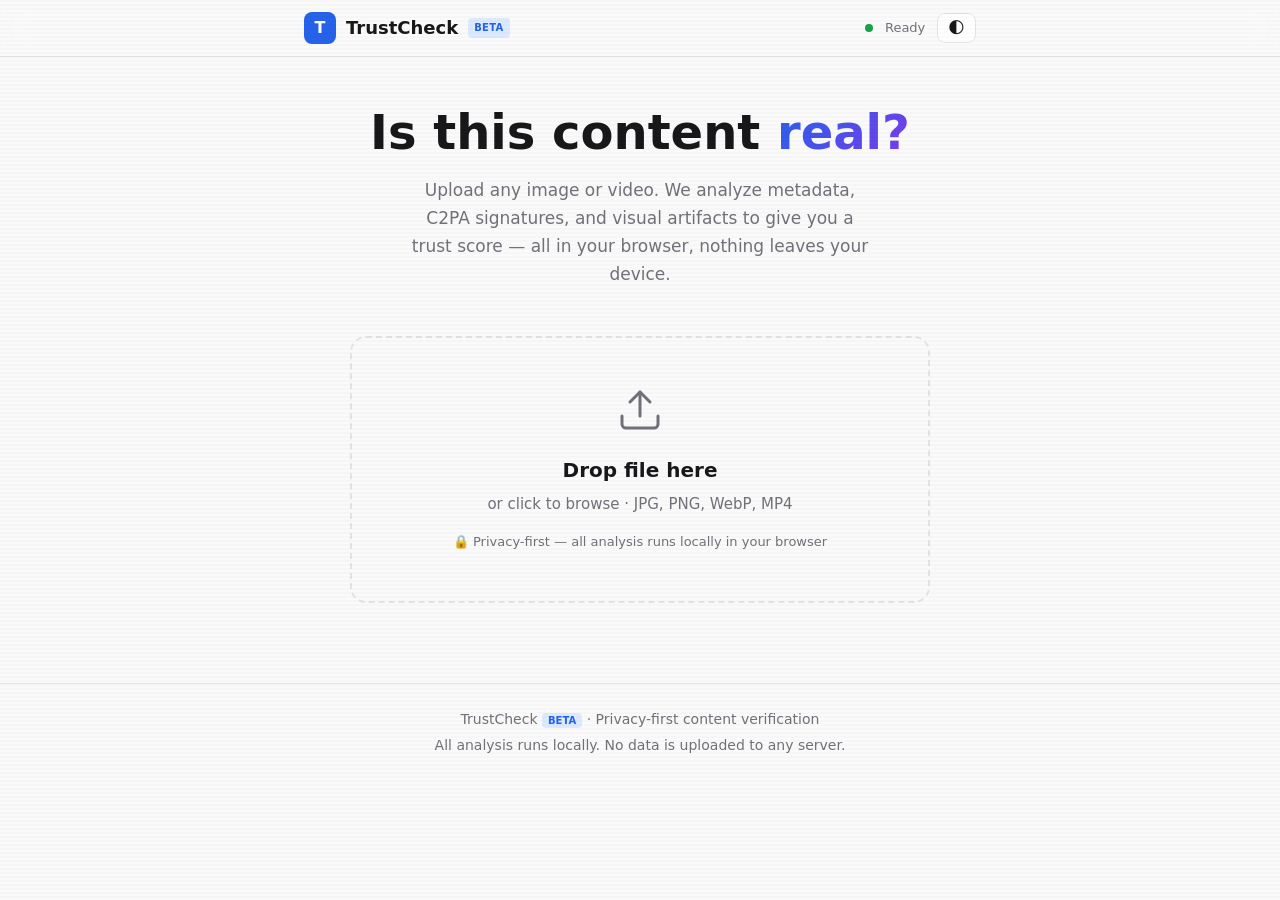
==== index.html @ f9a0df53 "Initial commit: TrustCheck MVP" ====
<!DOCTYPE html>
<html lang="en" data-theme="system">
<head>
<meta charset="UTF-8">
<meta name="viewport" content="width=device-width, initial-scale=1.0">
<title>TrustCheck — Verify Content Authenticity</title>
<meta name="description" content="Upload any image or video to check its authenticity. AI-generated content detection, metadata analysis, and trust scoring.">
<meta name="keywords" content="AI detection, deepfake detector, content verification, trust check, C2PA, metadata analysis">

<!-- Open Graph -->
<meta property="og:title" content="TrustCheck — Content Authenticity Verifier">
<meta property="og:description" content="Check if content is real or AI-generated. Privacy-first, runs in your browser.">
<meta property="og:type" content="website">
<meta property="og:locale" content="en_US">

<!-- Twitter -->
<meta name="twitter:card" content="summary_large_image">
<meta name="twitter:title" content="TrustCheck — Content Authenticity">
<meta name="twitter:description" content="Upload any image to verify authenticity. Privacy-first AI detection.">

<!-- PWA -->
<link rel="manifest" href="/manifest.json">
<meta name="apple-mobile-web-app-capable" content="yes">
<meta name="apple-mobile-web-app-status-bar-style" content="black-translucent">
<meta name="apple-mobile-web-app-title" content="TrustCheck">
<link rel="apple-touch-icon" href="/favicon/icon-192.png">
<link rel="icon" type="image/svg+xml" href="data:image/svg+xml,%3Csvg xmlns='http://www.w3.org/2000/svg' viewBox='0 0 100 100'%3E%3Ccircle cx='50' cy='50' r='45' fill='%232563eb'/%3E%3Ctext x='50' y='62' text-anchor='middle' fill='white' font-size='40' font-weight='bold' font-family='system-ui'%3ET%3C/text%3E%3C/svg%3E">

<!-- Critical CSS inline, full CSS deferred -->
<style>
/* System font stack */
:root { --font: system-ui, -apple-system, 'Segoe UI', Roboto, sans-serif; }
*, *::before, *::after { margin: 0; padding: 0; box-sizing: border-box; }
html { font-family: var(--font); line-height: 1.6; }
body { min-height: 100vh; }
</style>
<link rel="stylesheet" href="css/style.css">
</head>
<body>

<!-- Navigation -->
<nav class="nav" role="navigation">
  <div class="nav-inner">
    <div class="nav-brand">
      <div class="nav-logo">T</div>
      <span class="nav-name">TrustCheck</span>
      <span class="nav-badge">Beta</span>
    </div>
    <div class="nav-right">
      <span id="status-dot" class="status-dot"></span>
      <span class="status-text" id="status-text">Ready</span>
      <div class="theme-toggle-wrap">
        <button class="theme-btn" onclick="toggleTheme()" aria-label="Toggle theme">
          <span id="theme-icon">🌓</span>
        </button>
      </div>
    </div>
  </div>
</nav>

<!-- Main -->
<main class="main">
  <div class="container">

    <!-- Hero -->
    <section class="hero">
      <h1 class="hero-title">Is this content <span class="gradient-text">real?</span></h1>
      <p class="hero-sub">Upload any image or video. We analyze metadata, C2PA signatures, and visual artifacts to give you a trust score — all in your browser, nothing leaves your device.</p>
    </section>

    <!-- Upload Zone -->
    <section class="upload-section" id="upload-section">
      <div class="upload-zone" id="dropzone" role="button" tabindex="0" aria-label="Upload file for verification">
        <div class="upload-icon">
          <svg width="48" height="48" viewBox="0 0 24 24" fill="none" stroke="currentColor" stroke-width="1.5" stroke-linecap="round" stroke-linejoin="round">
            <path d="M21 15v4a2 2 0 0 1-2 2H5a2 2 0 0 1-2-2v-4"/>
            <polyline points="17 8 12 3 7 8"/>
            <line x1="12" y1="3" x2="12" y2="15"/>
          </svg>
        </div>
        <h3 class="upload-title">Drop file here</h3>
        <p class="upload-desc">or click to browse · JPG, PNG, WebP, MP4</p>
        <p class="upload-privacy">🔒 Privacy-first — all analysis runs locally in your browser</p>
        <input type="file" id="file-input" accept="image/*,video/mp4" hidden>
      </div>
    </section>

    <!-- Results (hidden until analysis) -->
    <section class="results" id="results" hidden>

      <!-- Trust Meter -->
      <div class="meter-section">
        <div class="meter-ring" id="meter-ring">
          <div class="meter-inner">
            <div class="meter-score" id="meter-score">—</div>
            <div class="meter-label">Trust Score</div>
          </div>
        </div>
        <div class="meter-verdict" id="meter-verdict">
          <span class="verdict-dot" id="verdict-dot"></span>
          <span id="verdict-text">Analyzing...</span>
          <span class="verdict-confidence" id="verdict-confidence"></span>
        </div>
      </div>

      <!-- Tags -->
      <div class="tags" id="tags"></div>

      <!-- Expandable Details -->
      <div class="details-toggle" id="details-toggle" role="button" tabindex="0">
        <span>View detailed analysis</span>
        <span class="toggle-arrow" id="toggle-arrow">▼</span>
      </div>

      <div class="details-panel" id="details-panel" hidden>
        <div class="detail-tabs">
          <button class="detail-tab active" data-tab="evidence">📊 Evidence</button>
          <button class="detail-tab" data-tab="metadata">📋 Metadata</button>
          <button class="detail-tab" data-tab="venice">🧠 AI Analysis</button>
        </div>

        <!-- Evidence Tab -->
        <div class="tab-content active" id="tab-evidence">
          <div class="evidence-list" id="evidence-list"></div>
        </div>

        <!-- Metadata Tab -->
        <div class="tab-content" id="tab-metadata">
          <div class="metadata-table" id="metadata-table"></div>
        </div>

        <!-- Venice AI Tab -->
        <div class="tab-content" id="tab-venice">
          <div class="venice-section">
            <p class="venice-desc">Want deeper analysis? Connect Venice AI for vision-based AI detection.</p>
            <div class="venice-input-group">
              <input type="password" class="venice-input" id="venice-key" placeholder="Enter Venice API key..." aria-label="Venice API key">
              <button class="venice-btn" id="venice-connect-btn">Connect</button>
            </div>
            <p class="venice-note">🔒 Your key is stored locally in your browser only. Never sent anywhere but Venice's API.</p>
            <div class="venice-status" id="venice-status" hidden>
              <span id="venice-status-text">Venice AI connected</span>
            </div>
            <div class="venice-results" id="venice-results" hidden>
              <h4>AI Analysis Results</h4>
              <div class="evidence-list" id="venice-evidence"></div>
            </div>
          </div>
        </div>
      </div>

      <!-- New Analysis Button -->
      <button class="new-btn" id="new-btn">Analyze another file</button>
    </section>

  </div>
</main>

<!-- Footer -->
<footer class="footer">
  <div class="footer-inner">
    <p>TrustCheck <span class="footer-beta">Beta</span> · Privacy-first content verification</p>
    <p class="footer-small">All analysis runs locally. No data is uploaded to any server.</p>
  </div>
</footer>

<span class="scanline"></span>

<!-- JS -->
<script type="module" src="js/app.js"></script>
<script>
/* Register service worker */
if ('serviceWorker' in navigator) {
  navigator.serviceWorker.register('/sw.js').catch(() => {});
}
/* Theme toggle */
function toggleTheme() {
  const html = document.documentElement;
  const cur = html.getAttribute('data-theme');
  const next = cur === 'system' ? 'light' : cur === 'light' ? 'dark' : 'system';
  html.setAttribute('data-theme', next);
  localStorage.setItem('trustcheck-theme', next);
  document.getElementById('theme-icon').textContent = next === 'dark' ? '☀️' : next === 'light' ? '🌙' : '🌓';
}
const saved = localStorage.getItem('trustcheck-theme');
if (saved) document.documentElement.setAttribute('data-theme', saved);
</script>
</body>
</html>
---- css/style.css ----
/* =======================================
   TRUSTCHECK — Styles
   ======================================= */

/* === RESET === */
*, *::before, *::after { margin: 0; padding: 0; box-sizing: border-box; }
html {
  font-family: system-ui, -apple-system, 'Segoe UI', Roboto, sans-serif;
  -webkit-font-smoothing: antialiased;
  -moz-osx-font-smoothing: grayscale;
}
body { min-height: 100vh; background: var(--bg); color: var(--text); transition: background 200ms, color 200ms; overflow-x: hidden; }
a { color: var(--primary); text-decoration: none; }
button { cursor: pointer; font-family: inherit; }
img, video { max-width: 100%; display: block; }

/* === THEME TOKENS === */
:root {
  --bg: #fafafa;
  --text: #18181b;
  --text-muted: #71717a;
  --surface: #ffffff;
  --surface-hover: #f4f4f5;
  --border: #e4e4e7;
  --border-light: #f0f0f1;
  --primary: #2563eb;
  --primary-hover: #1d4ed8;
  --primary-muted: #dbeafe;
  --success: #16a34a;
  --success-muted: #dcfce7;
  --warning: #d97706;
  --warning-muted: #fef3c7;
  --danger: #dc2626;
  --danger-muted: #fee2e2;
  --shadow-sm: 0 1px 2px rgba(0,0,0,0.05);
  --shadow: 0 1px 3px rgba(0,0,0,0.08), 0 1px 2px rgba(0,0,0,0.06);
  --shadow-lg: 0 10px 15px -3px rgba(0,0,0,0.08), 0 4px 6px -2px rgba(0,0,0,0.04);
  --radius-sm: 6px;
  --radius: 12px;
  --radius-lg: 16px;
  --transition: 200ms ease;
}

@media (prefers-color-scheme: dark) {
  :root:not([data-theme="light"]) {
    --bg: #09090b;
    --text: #fafafa;
    --text-muted: #a1a1aa;
    --surface: #18181b;
    --surface-hover: #27272a;
    --border: #27272a;
    --border-light: #1f1f23;
    --primary-muted: #1e3a5f;
    --success-muted: #14532d;
    --warning-muted: #422006;
    --danger-muted: #450a0a;
    --shadow-sm: 0 1px 2px rgba(0,0,0,0.3);
    --shadow: 0 1px 3px rgba(0,0,0,0.3);
    --shadow-lg: 0 10px 15px -3px rgba(0,0,0,0.4);
  }
}

[data-theme="dark"] {
  --bg: #09090b; --text: #fafafa; --text-muted: #a1a1aa;
  --surface: #18181b; --surface-hover: #27272a;
  --border: #27272a; --border-light: #1f1f23;
  --primary-muted: #1e3a5f;
  --success-muted: #14532d; --warning-muted: #422006; --danger-muted: #450a0a;
  --shadow-sm: 0 1px 2px rgba(0,0,0,0.3);
  --shadow: 0 1px 3px rgba(0,0,0,0.3);
  --shadow-lg: 0 10px 15px -3px rgba(0,0,0,0.4);
}

[data-theme="light"] {
  --bg: #fafafa; --text: #18181b; --text-muted: #71717a;
  --surface: #ffffff; --surface-hover: #f4f4f5;
  --border: #e4e4e7; --border-light: #f0f0f1;
  --primary-muted: #dbeafe;
  --success-muted: #dcfce7; --warning-muted: #fef3c7; --danger-muted: #fee2e2;
}

/* === NAV === */
.nav {
  position: sticky; top: 0; z-index: 100;
  background: var(--bg)/.85;
  backdrop-filter: blur(12px);
  -webkit-backdrop-filter: blur(12px);
  border-bottom: 1px solid var(--border);
}
.nav-inner {
  max-width: 720px; margin: 0 auto;
  display: flex; justify-content: space-between; align-items: center;
  padding: 12px 24px;
}
.nav-brand { display: flex; align-items: center; gap: 10px; }
.nav-logo {
  width: 32px; height: 32px; border-radius: 8px;
  background: var(--primary); color: white;
  display: flex; align-items: center; justify-content: center;
  font-weight: 700; font-size: 1rem;
}
.nav-name { font-weight: 600; font-size: 1.125rem; }
.nav-badge {
  font-size: 0.625rem; font-weight: 600;
  padding: 2px 6px; border-radius: 4px;
  background: var(--primary-muted); color: var(--primary);
  text-transform: uppercase; letter-spacing: 0.03em;
}
.nav-right { display: flex; align-items: center; gap: 12px; }
.status-dot {
  width: 8px; height: 8px; border-radius: 50%;
  background: var(--success); transition: background 300ms;
}
.status-dot.analyzing { background: var(--warning); animation: pulse 1s infinite; }
.status-dot.error { background: var(--danger); }
.status-text { font-size: 0.8125rem; color: var(--text-muted); }
.theme-btn {
  background: var(--surface); border: 1px solid var(--border);
  border-radius: 8px; padding: 6px 10px; cursor: pointer;
  color: var(--text); font-size: 1rem; line-height: 1;
  transition: background 200ms;
}
.theme-btn:hover { background: var(--surface-hover); }

/* === MAIN === */
.main { padding: 48px 24px 80px; }
.container { max-width: 580px; margin: 0 auto; }

/* === HERO === */
.hero { text-align: center; margin-bottom: 48px; }
.hero-title {
  font-size: clamp(2rem, 5vw, 3rem); font-weight: 700;
  line-height: 1.15; margin-bottom: 16px;
}
.gradient-text {
  background: linear-gradient(135deg, var(--primary), #7c3aed);
  -webkit-background-clip: text; -webkit-text-fill-color: transparent;
  background-clip: text;
}
.hero-sub {
  font-size: 1.0625rem; color: var(--text-muted);
  max-width: 460px; margin: 0 auto; line-height: 1.65;
}

/* === UPLOAD === */
.upload-zone {
  border: 2px dashed var(--border);
  border-radius: var(--radius-lg);
  padding: 48px 32px;
  text-align: center;
  cursor: pointer;
  transition: all 250ms;
  position: relative;
}
.upload-zone:hover,
.upload-zone.dragover {
  border-color: var(--primary);
  background: var(--primary-muted);
}
.upload-zone.dragover { transform: scale(1.015); }
.upload-icon { color: var(--text-muted); margin-bottom: 12px; }
.upload-title { font-size: 1.25rem; font-weight: 600; margin-bottom: 6px; }
.upload-desc { font-size: 0.9375rem; color: var(--text-muted); }
.upload-privacy {
  margin-top: 16px; font-size: 0.8125rem; color: var(--text-muted);
  display: flex; align-items: center; justify-content: center; gap: 6px;
}

/* === RESULTS === */
.results { margin-top: 40px; }

/* Trust Meter */
.meter-section {
  text-align: center; display: flex; flex-direction: column; align-items: center;
  animation: fadeUp 400ms ease;
}
.meter-ring {
  width: 200px; height: 200px; border-radius: 50%;
  display: flex; align-items: center; justify-content: center;
  margin-bottom: 20px;
  transition: background 500ms ease;
}
.meter-inner {
  width: 156px; height: 156px; border-radius: 50%;
  background: var(--bg);
  display: flex; flex-direction: column; align-items: center; justify-content: center;
  box-shadow: inset 0 0 0 1px var(--border);
}
.meter-score {
  font-size: 2.75rem; font-weight: 700; line-height: 1;
  transition: color 500ms;
}
.meter-label { font-size: 0.75rem; color: var(--text-muted); margin-top: 4px; }

.meter-verdict {
  display: flex; align-items: center; gap: 10px;
  padding: 12px 24px; border-radius: 100px;
  font-weight: 600; font-size: 1rem;
  transition: background 300ms;
}
.verdict-dot {
  width: 10px; height: 10px; border-radius: 50%;
  flex-shrink: 0;
}
.verdict-confidence {
  font-size: 0.8125rem; font-weight: 400;
  color: var(--text-muted);
}

/* Tags */
.tags {
  display: flex; flex-wrap: wrap; gap: 6px; justify-content: center;
  margin: 20px 0;
}
.tag {
  padding: 6px 14px; border-radius: 20px;
  font-size: 0.8125rem; font-weight: 500;
  background: var(--surface); border: 1px solid var(--border);
  animation: fadeUp 300ms ease both;
}
.tag.ai { background: var(--danger-muted); color: var(--danger); border-color: transparent; }
.tag.suspicious { background: var(--warning-muted); color: var(--warning); border-color: transparent; }
.tag.clean { background: var(--success-muted); color: var(--success); border-color: transparent; }

/* Details Toggle */
.details-toggle {
  display: flex; justify-content: space-between; align-items: center;
  padding: 14px 18px; border-radius: var(--radius);
  background: var(--surface); border: 1px solid var(--border);
  cursor: pointer; margin: 20px 0;
  font-size: 0.9375rem; font-weight: 500;
  transition: background 200ms;
}
.details-toggle:hover { background: var(--surface-hover); }
.toggle-arrow { transition: transform 250ms; font-size: 0.75rem; }
.toggle-arrow.open { transform: rotate(180deg); }

/* Details Panel */
.details-panel {
  animation: fadeUp 300ms ease;
  border: 1px solid var(--border);
  border-radius: var(--radius);
  overflow: hidden;
  margin-bottom: 20px;
}

/* Tabs */
.detail-tabs {
  display: flex; gap: 2px; padding: 4px;
  background: var(--surface); border-bottom: 1px solid var(--border);
}
.detail-tab {
  flex: 1; padding: 10px; border: none; background: transparent;
  border-radius: var(--radius-sm); font-size: 0.875rem; font-weight: 500;
  color: var(--text-muted); cursor: pointer;
  transition: all 200ms;
}
.detail-tab.active {
  background: var(--primary-muted); color: var(--primary);
}
.detail-tab:hover:not(.active) { background: var(--surface-hover); }

/* Tab Content */
.tab-content { display: none; padding: 20px; }
.tab-content.active { display: block; }

/* Evidence List */
.evidence-list { display: flex; flex-direction: column; gap: 8px; }
.evidence-item {
  display: flex; justify-content: space-between; align-items: center;
  padding: 12px 16px; border-radius: var(--radius-sm);
  background: var(--surface); border: 1px solid var(--border-light);
  border-left: 3px solid var(--border);
}
.evidence-item.high { border-left-color: var(--danger); }
.evidence-item.medium { border-left-color: var(--warning); }
.evidence-item.low { border-left-color: var(--border); }
.evidence-item.clean { border-left-color: var(--success); }
.evidence-left { text-align: left; }
.evidence-label { font-size: 0.875rem; font-weight: 500; }
.evidence-desc { font-size: 0.75rem; color: var(--text-muted); margin-top: 2px; }
.evidence-score { font-size: 0.875rem; font-weight: 600; }
.evidence-score.high { color: var(--danger); }
.evidence-score.medium { color: var(--warning); }
.evidence-score.low { color: var(--text-muted); }
.evidence-score.clean { color: var(--success); }

/* Metadata Table */
.metadata-table { display: grid; gap: 6px; }
.metadata-row {
  display: flex; justify-content: space-between; align-items: center;
  padding: 8px 12px; border-radius: var(--radius-sm);
  background: var(--surface); font-size: 0.875rem;
}
.metadata-label { color: var(--text-muted); }
.metadata-value { font-weight: 500; word-break: break-all; text-align: right; max-width: 60%; }
.metadata-value.missing { color: var(--text-muted); font-style: italic; }

/* Venice AI */
.venice-section { text-align: center; }
.venice-desc { font-size: 0.9375rem; color: var(--text-muted); margin-bottom: 16px; }
.venice-input-group {
  display: flex; gap: 8px; max-width: 400px; margin: 0 auto;
}
.venice-input {
  flex: 1; padding: 10px 14px; border-radius: var(--radius-sm);
  border: 1px solid var(--border); background: var(--surface);
  color: var(--text); font-size: 0.9375rem; outline: none;
  transition: border-color 200ms;
}
.venice-input:focus { border-color: var(--primary); }
.venice-btn {
  padding: 10px 20px; border-radius: var(--radius-sm);
  background: var(--primary); color: white; border: none;
  font-weight: 600; font-size: 0.9375rem;
  transition: background 200ms; white-space: nowrap;
}
.venice-btn:hover { background: var(--primary-hover); }
.venice-note { font-size: 0.75rem; color: var(--text-muted); margin-top: 10px; }
.venice-status {
  margin-top: 12px; padding: 8px 16px; border-radius: var(--radius-sm);
  background: var(--success-muted); color: var(--success);
  font-size: 0.875rem; display: inline-block;
}
.venice-results { margin-top: 20px; text-align: left; }
.venice-results h4 { font-size: 0.9375rem; font-weight: 600; margin-bottom: 12px; }

/* New Analysis Button */
.new-btn {
  display: block; width: 100%; padding: 14px;
  border-radius: var(--radius); border: 1px solid var(--border);
  background: var(--surface); color: var(--text);
  font-size: 1rem; font-weight: 500;
  transition: all 200ms;
}
.new-btn:hover { background: var(--surface-hover); border-color: var(--primary); }

/* === FOOTER === */
.footer {
  border-top: 1px solid var(--border);
  padding: 24px; text-align: center;
}
.footer-inner { max-width: 580px; margin: 0 auto; }
.footer p { font-size: 0.875rem; color: var(--text-muted); }
.footer-beta {
  font-size: 0.625rem; font-weight: 600; text-transform: uppercase;
  padding: 2px 6px; border-radius: 4px;
  background: var(--primary-muted); color: var(--primary);
}
.footer-small { font-size: 0.75rem; margin-top: 4px; }

/* Scanline decoration */
.scanline {
  position: fixed; top: 0; left: 0; width: 100%; height: 100%;
  pointer-events: none; z-index: 9999;
  background: repeating-linear-gradient(
    0deg,
    transparent,
    transparent 2px,
    rgba(0,0,0,0.015) 2px,
    rgba(0,0,0,0.015) 4px
  );
}

/* === ANIMATIONS === */
@keyframes pulse {
  0%, 100% { opacity: 1; }
  50% { opacity: 0.4; }
}
@keyframes fadeUp {
  from { opacity: 0; transform: translateY(12px); }
  to { opacity: 1; transform: translateY(0); }
}

/* === RESPONSIVE === */
@media (max-width: 640px) {
  .main { padding: 32px 16px 60px; }
  .hero { margin-bottom: 32px; }
  .upload-zone { padding: 36px 20px; }
  .meter-ring { width: 160px; height: 160px; }
  .meter-inner { width: 124px; height: 124px; }
  .meter-score { font-size: 2.25rem; }
  .nav-inner { padding: 10px 16px; }
  .venice-input-group { flex-direction: column; }
}

@media (max-width: 480px) {
  .hero-title { font-size: 1.75rem; }
  .hero-sub { font-size: 0.9375rem; }
  .tags { gap: 4px; }
  .tag { font-size: 0.75rem; padding: 4px 10px; }
}
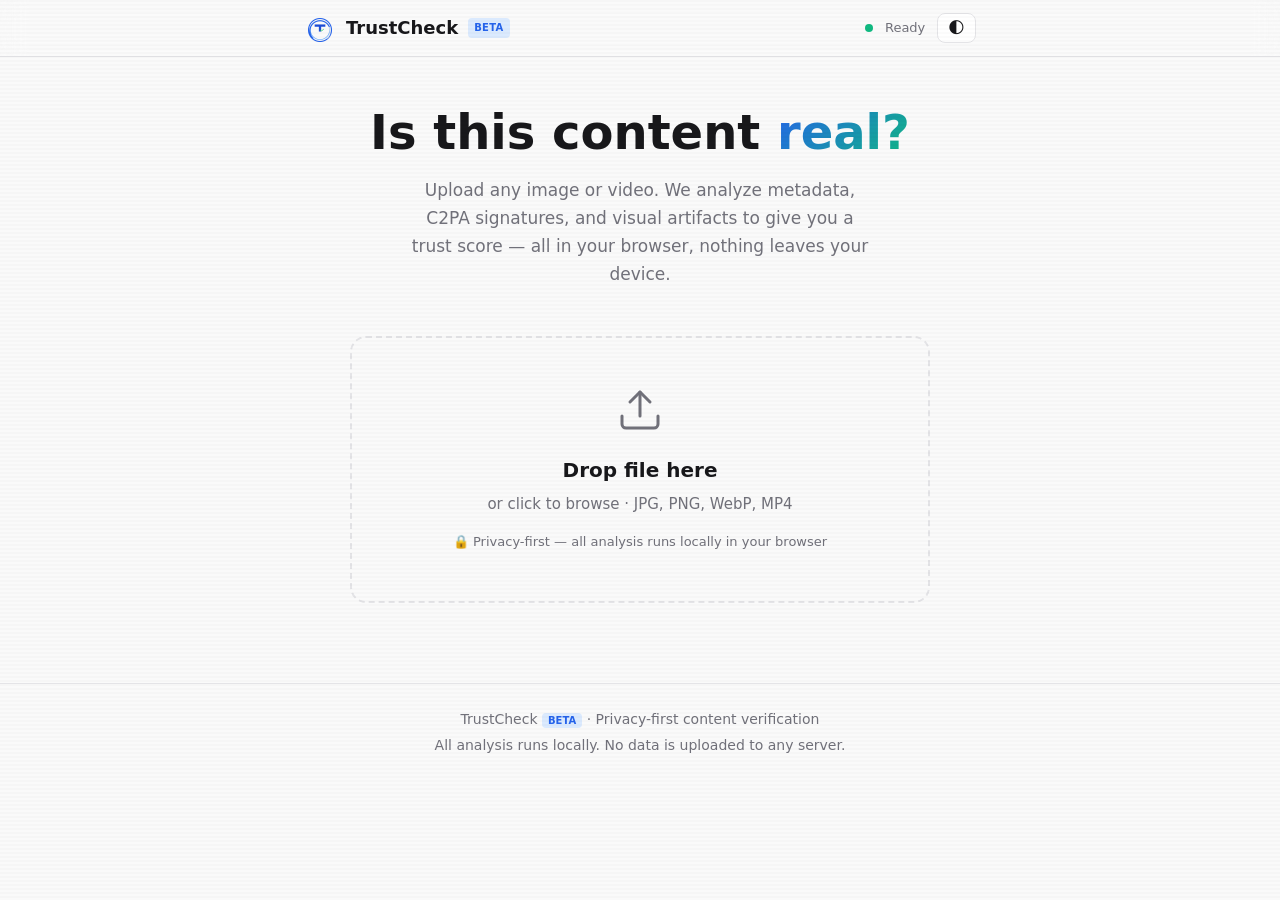
==== commit 965d226c: "Brand identity: new logo, color palette, favicons, brand guidelines" ====
--- a/index.html
+++ b/index.html
@@ -23,8 +23,11 @@
 <meta name="apple-mobile-web-app-capable" content="yes">
 <meta name="apple-mobile-web-app-status-bar-style" content="black-translucent">
 <meta name="apple-mobile-web-app-title" content="TrustCheck">
-<link rel="apple-touch-icon" href="/favicon/icon-192.png">
-<link rel="icon" type="image/svg+xml" href="data:image/svg+xml,%3Csvg xmlns='http://www.w3.org/2000/svg' viewBox='0 0 100 100'%3E%3Ccircle cx='50' cy='50' r='45' fill='%232563eb'/%3E%3Ctext x='50' y='62' text-anchor='middle' fill='white' font-size='40' font-weight='bold' font-family='system-ui'%3ET%3C/text%3E%3C/svg%3E">
+<link rel="apple-touch-icon" href="/favicon/apple-touch-icon.png">
+<link rel="icon" type="image/png" sizes="32x32" href="/favicon/favicon-32x32.png">
+<link rel="icon" type="image/png" sizes="16x16" href="/favicon/favicon-16x16.png">
+<meta name="msapplication-TileImage" content="/favicon/msapplication-icon-144x144.png">
+<meta name="msapplication-TileColor" content="#2563eb">
 
 <!-- Critical CSS inline, full CSS deferred -->
 <style>
@@ -42,7 +45,7 @@
 <nav class="nav" role="navigation">
   <div class="nav-inner">
     <div class="nav-brand">
-      <div class="nav-logo">T</div>
+      <img src="/brandguru-outputs/trustcheck_logo_lettermark.png" alt="TrustCheck" class="nav-logo-img">
       <span class="nav-name">TrustCheck</span>
       <span class="nav-badge">Beta</span>
     </div>
--- a/css/style.css
+++ b/css/style.css
@@ -26,12 +26,12 @@
   --primary: #2563eb;
   --primary-hover: #1d4ed8;
   --primary-muted: #dbeafe;
-  --success: #16a34a;
-  --success-muted: #dcfce7;
-  --warning: #d97706;
-  --warning-muted: #fef3c7;
-  --danger: #dc2626;
-  --danger-muted: #fee2e2;
+  --success: #10B981;
+  --success-muted: #D1FAE5;
+  --warning: #F59E0B;
+  --warning-muted: #FEF3C7;
+  --danger: #EF4444;
+  --danger-muted: #FEE2E2;
   --shadow-sm: 0 1px 2px rgba(0,0,0,0.05);
   --shadow: 0 1px 3px rgba(0,0,0,0.08), 0 1px 2px rgba(0,0,0,0.06);
   --shadow-lg: 0 10px 15px -3px rgba(0,0,0,0.08), 0 4px 6px -2px rgba(0,0,0,0.04);
@@ -99,6 +99,7 @@
   display: flex; align-items: center; justify-content: center;
   font-weight: 700; font-size: 1rem;
 }
+.nav-logo-img { width: 32px; height: 32px; border-radius: 8px; object-fit: contain; }
 .nav-name { font-weight: 600; font-size: 1.125rem; }
 .nav-badge {
   font-size: 0.625rem; font-weight: 600;
@@ -133,7 +134,7 @@
   line-height: 1.15; margin-bottom: 16px;
 }
 .gradient-text {
-  background: linear-gradient(135deg, var(--primary), #7c3aed);
+  background: linear-gradient(135deg, #2563EB 0%, #10B981 100%);
   -webkit-background-clip: text; -webkit-text-fill-color: transparent;
   background-clip: text;
 }
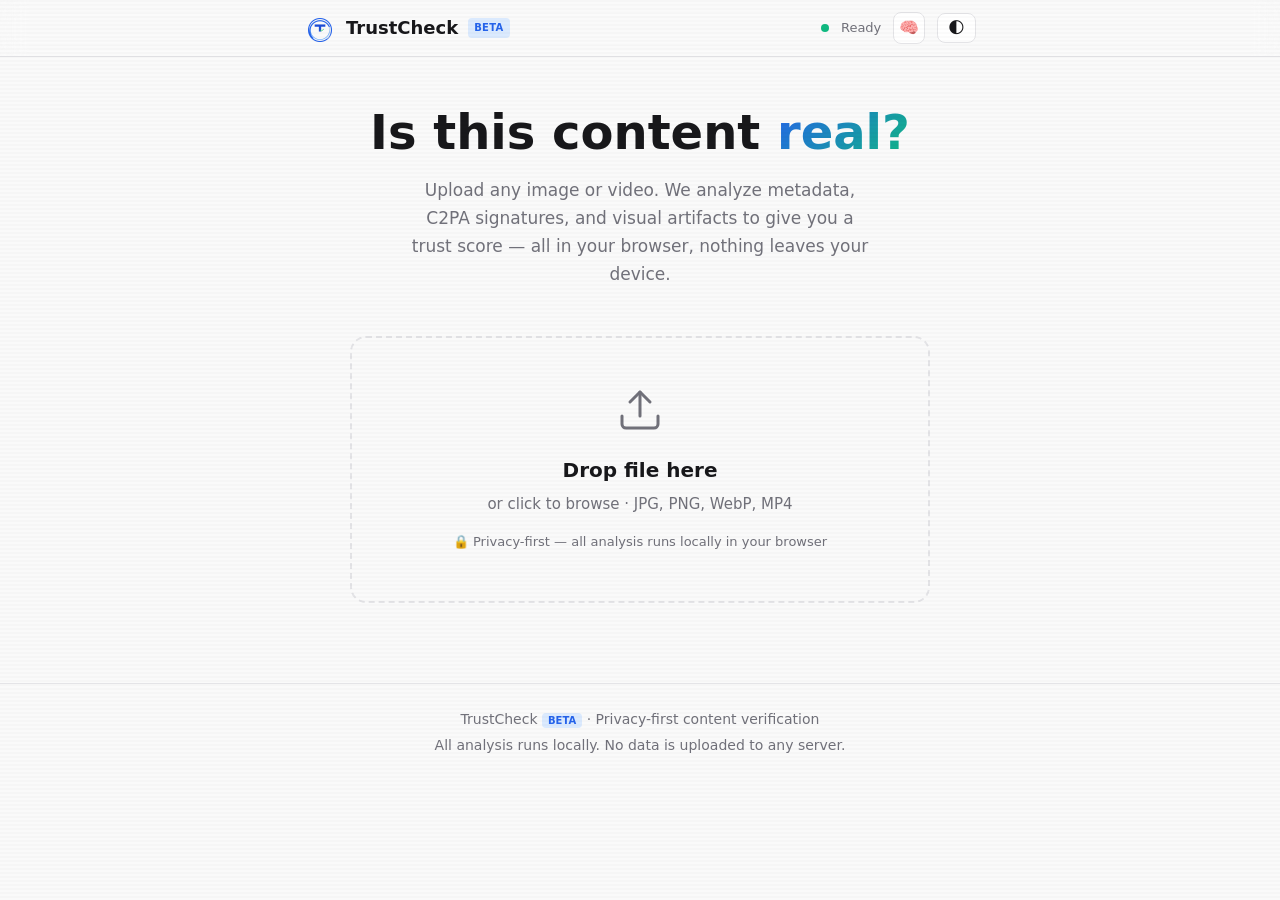
==== commit e25a8d02: "Venice AI key input now visible: 🧠 nav button → inline panel, no need to open details" ====
--- a/index.html
+++ b/index.html
@@ -52,6 +52,9 @@
     <div class="nav-right">
       <span id="status-dot" class="status-dot"></span>
       <span class="status-text" id="status-text">Ready</span>
+      <button class="nav-ai-btn" id="nav-ai-btn" onclick="toggleVenicePanel()" aria-label="Venice AI settings">
+        <span id="nav-ai-icon">🧠</span>
+      </button>
       <div class="theme-toggle-wrap">
         <button class="theme-btn" onclick="toggleTheme()" aria-label="Toggle theme">
           <span id="theme-icon">🌓</span>
@@ -60,6 +63,22 @@
     </div>
   </div>
 </nav>
+
+<!-- Venice AI Panel (inline, always accessible) -->
+<div class="venice-panel" id="venice-panel" hidden>
+  <div class="venice-panel-inner">
+    <div class="venice-panel-left">
+      <span class="venice-panel-label">🧠 Venice AI</span>
+      <span class="venice-panel-desc">Deep vision-based analysis — enter your API key</span>
+    </div>
+    <div class="venice-panel-right">
+      <input type="password" class="venice-panel-input" id="venice-key-quick" placeholder="sk-..." aria-label="Venice API key">
+      <button class="venice-panel-btn" id="venice-connect-quick-btn">Connect</button>
+      <span class="venice-panel-status" id="venice-panel-status"></span>
+    </div>
+    <button class="venice-panel-close" onclick="toggleVenicePanel()" aria-label="Close">✕</button>
+  </div>
+</div>
 
 <!-- Main -->
 <main class="main">
@@ -176,6 +195,13 @@
 if ('serviceWorker' in navigator) {
   navigator.serviceWorker.register('/sw.js').catch(() => {});
 }
+/* Venice panel toggle */
+function toggleVenicePanel() {
+  const panel = document.getElementById('venice-panel');
+  const btn = document.getElementById('nav-ai-btn');
+  panel.hidden = !panel.hidden;
+  btn.classList.toggle('active', !panel.hidden);
+}
 /* Theme toggle */
 function toggleTheme() {
   const html = document.documentElement;
--- a/css/style.css
+++ b/css/style.css
@@ -123,6 +123,55 @@
 }
 .theme-btn:hover { background: var(--surface-hover); }
 
+/* Venice AI nav button */
+.nav-ai-btn {
+  background: var(--surface); border: 1px solid var(--border);
+  border-radius: 8px; width: 32px; height: 32px; cursor: pointer;
+  color: var(--text-muted); font-size: 1rem; line-height: 1;
+  transition: all 200ms; display: flex; align-items: center; justify-content: center;
+}
+.nav-ai-btn:hover { background: var(--surface-hover); color: var(--primary); }
+.nav-ai-btn.active { background: var(--primary-muted); color: var(--primary); border-color: var(--primary); }
+
+/* Venice Panel (inline, always accessible) */
+.venice-panel {
+  border-bottom: 1px solid var(--border);
+  background: var(--surface); animation: fadeUp 200ms ease;
+}
+.venice-panel-inner {
+  max-width: 720px; margin: 0 auto; padding: 12px 24px;
+  display: flex; align-items: center; gap: 16px; position: relative;
+}
+.venice-panel-left { display: flex; flex-direction: column; gap: 2px; }
+.venice-panel-label { font-size: 0.875rem; font-weight: 600; }
+.venice-panel-desc { font-size: 0.75rem; color: var(--text-muted); }
+.venice-panel-right {
+  display: flex; align-items: center; gap: 8px; margin-left: auto;
+}
+.venice-panel-input {
+  width: 200px; padding: 8px 12px; border-radius: var(--radius-sm);
+  border: 1px solid var(--border); background: var(--bg);
+  color: var(--text); font-size: 0.875rem; outline: none;
+  transition: border-color 200ms;
+}
+.venice-panel-input:focus { border-color: var(--primary); }
+.venice-panel-btn {
+  padding: 8px 16px; border-radius: var(--radius-sm);
+  background: var(--primary); color: white; border: none;
+  font-weight: 600; font-size: 0.8125rem; white-space: nowrap; cursor: pointer;
+  transition: background 200ms;
+}
+.venice-panel-btn:hover { background: var(--primary-hover); }
+.venice-panel-status {
+  font-size: 0.75rem; color: var(--success); white-space: nowrap;
+}
+.venice-panel-close {
+  position: absolute; right: 8px; top: 8px;
+  background: none; border: none; color: var(--text-muted);
+  cursor: pointer; font-size: 1rem; padding: 4px;
+}
+.venice-panel-close:hover { color: var(--text); }
+
 /* === MAIN === */
 .main { padding: 48px 24px 80px; }
 .container { max-width: 580px; margin: 0 auto; }
@@ -383,6 +432,9 @@
   .meter-score { font-size: 2.25rem; }
   .nav-inner { padding: 10px 16px; }
   .venice-input-group { flex-direction: column; }
+  .venice-panel-inner { flex-direction: column; align-items: stretch; padding: 12px 16px; }
+  .venice-panel-right { margin-left: 0; }
+  .venice-panel-input { width: 100%; }
 }
 
 @media (max-width: 480px) {
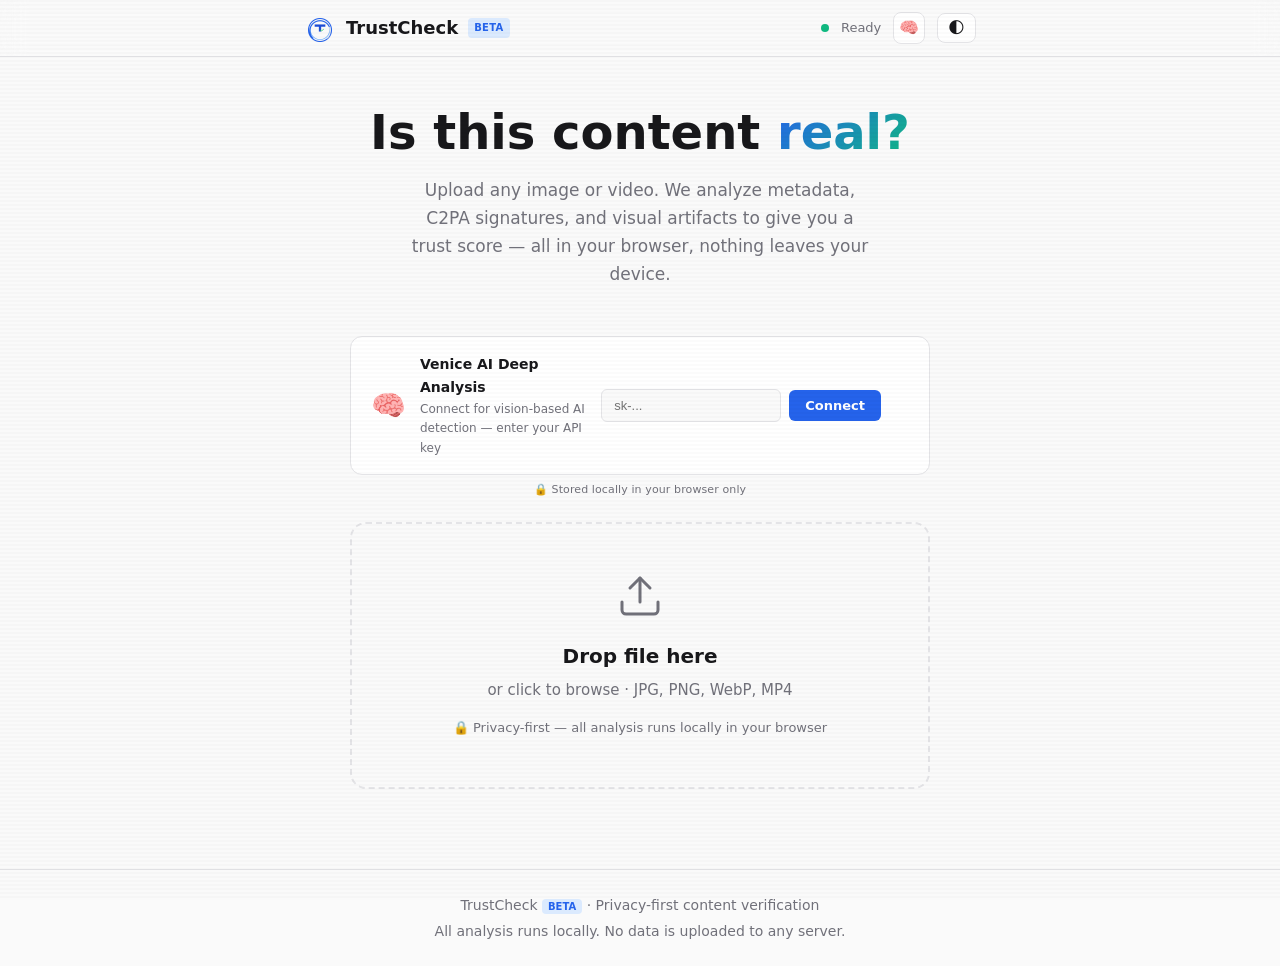
==== commit 90d72c78: "feat: move Venice API key input to always-visible card between hero and upload - Added Venice AI Car" ====
--- a/index.html
+++ b/index.html
@@ -88,6 +88,23 @@
     <section class="hero">
       <h1 class="hero-title">Is this content <span class="gradient-text">real?</span></h1>
       <p class="hero-sub">Upload any image or video. We analyze metadata, C2PA signatures, and visual artifacts to give you a trust score — all in your browser, nothing leaves your device.</p>
+    </section>
+
+    <!-- Venice AI Connect Card (always visible before upload) -->
+    <section class="venice-card" id="venice-card">
+      <div class="venice-card-body">
+        <div class="venice-card-icon">🧠</div>
+        <div class="venice-card-content">
+          <div class="venice-card-label">Venice AI Deep Analysis</div>
+          <div class="venice-card-desc">Connect for vision-based AI detection — enter your API key</div>
+        </div>
+        <div class="venice-card-input-group">
+          <input type="password" class="venice-card-input" id="venice-key-main" placeholder="sk-..." aria-label="Venice API key">
+          <button class="venice-card-btn" id="venice-connect-main-btn">Connect</button>
+          <span class="venice-card-status" id="venice-card-status"></span>
+        </div>
+      </div>
+      <div class="venice-card-note">🔒 Stored locally in your browser only</div>
     </section>
 
     <!-- Upload Zone -->
--- a/css/style.css
+++ b/css/style.css
@@ -422,6 +422,65 @@
   to { opacity: 1; transform: translateY(0); }
 }
 
+/* === VENICE AI CARD (always visible) === */
+.venice-card {
+  margin: 32px 0 24px;
+  animation: fadeUp 400ms ease;
+}
+.venice-card-body {
+  display: flex; align-items: center; gap: 14px;
+  padding: 16px 20px;
+  border-radius: var(--radius);
+  background: var(--surface);
+  border: 1px solid var(--border);
+  transition: border-color 200ms;
+}
+.venice-card-body:focus-within { border-color: var(--primary); }
+.venice-card-icon {
+  font-size: 1.75rem; line-height: 1; flex-shrink: 0;
+}
+.venice-card-content { flex: 1; min-width: 0; }
+.venice-card-label {
+  font-size: 0.875rem; font-weight: 600;
+}
+.venice-card-desc {
+  font-size: 0.75rem; color: var(--text-muted);
+  margin-top: 2px;
+}
+.venice-card-input-group {
+  display: flex; align-items: center; gap: 8px; flex-shrink: 0;
+}
+.venice-card-input {
+  width: 180px; padding: 8px 12px; border-radius: var(--radius-sm);
+  border: 1px solid var(--border); background: var(--bg);
+  color: var(--text); font-size: 0.8125rem; outline: none;
+  transition: border-color 200ms;
+}
+.venice-card-input:focus { border-color: var(--primary); }
+.venice-card-btn {
+  padding: 8px 16px; border-radius: var(--radius-sm);
+  background: var(--primary); color: white; border: none;
+  font-weight: 600; font-size: 0.8125rem; white-space: nowrap; cursor: pointer;
+  transition: background 200ms;
+}
+.venice-card-btn:hover { background: var(--primary-hover); }
+.venice-card-btn.disconnect {
+  background: transparent; color: var(--danger);
+  border: 1px solid var(--danger);
+}
+.venice-card-btn.disconnect:hover { background: var(--danger-muted); }
+.venice-card-status {
+  font-size: 0.875rem; width: 20px; text-align: center; flex-shrink: 0;
+}
+.venice-card-note {
+  font-size: 0.6875rem; color: var(--text-muted); text-align: center;
+  margin-top: 6px; letter-spacing: 0.01em;
+}
+.venice-card.connected .venice-card-body {
+  border-color: var(--success);
+  background: color-mix(in srgb, var(--success-muted) 40%, var(--surface));
+}
+
 /* === RESPONSIVE === */
 @media (max-width: 640px) {
   .main { padding: 32px 16px 60px; }
@@ -435,6 +494,10 @@
   .venice-panel-inner { flex-direction: column; align-items: stretch; padding: 12px 16px; }
   .venice-panel-right { margin-left: 0; }
   .venice-panel-input { width: 100%; }
+  .venice-card-body { flex-direction: column; text-align: center; }
+  .venice-card-content { text-align: center; }
+  .venice-card-input-group { width: 100%; }
+  .venice-card-input { width: 100%; }
 }
 
 @media (max-width: 480px) {
